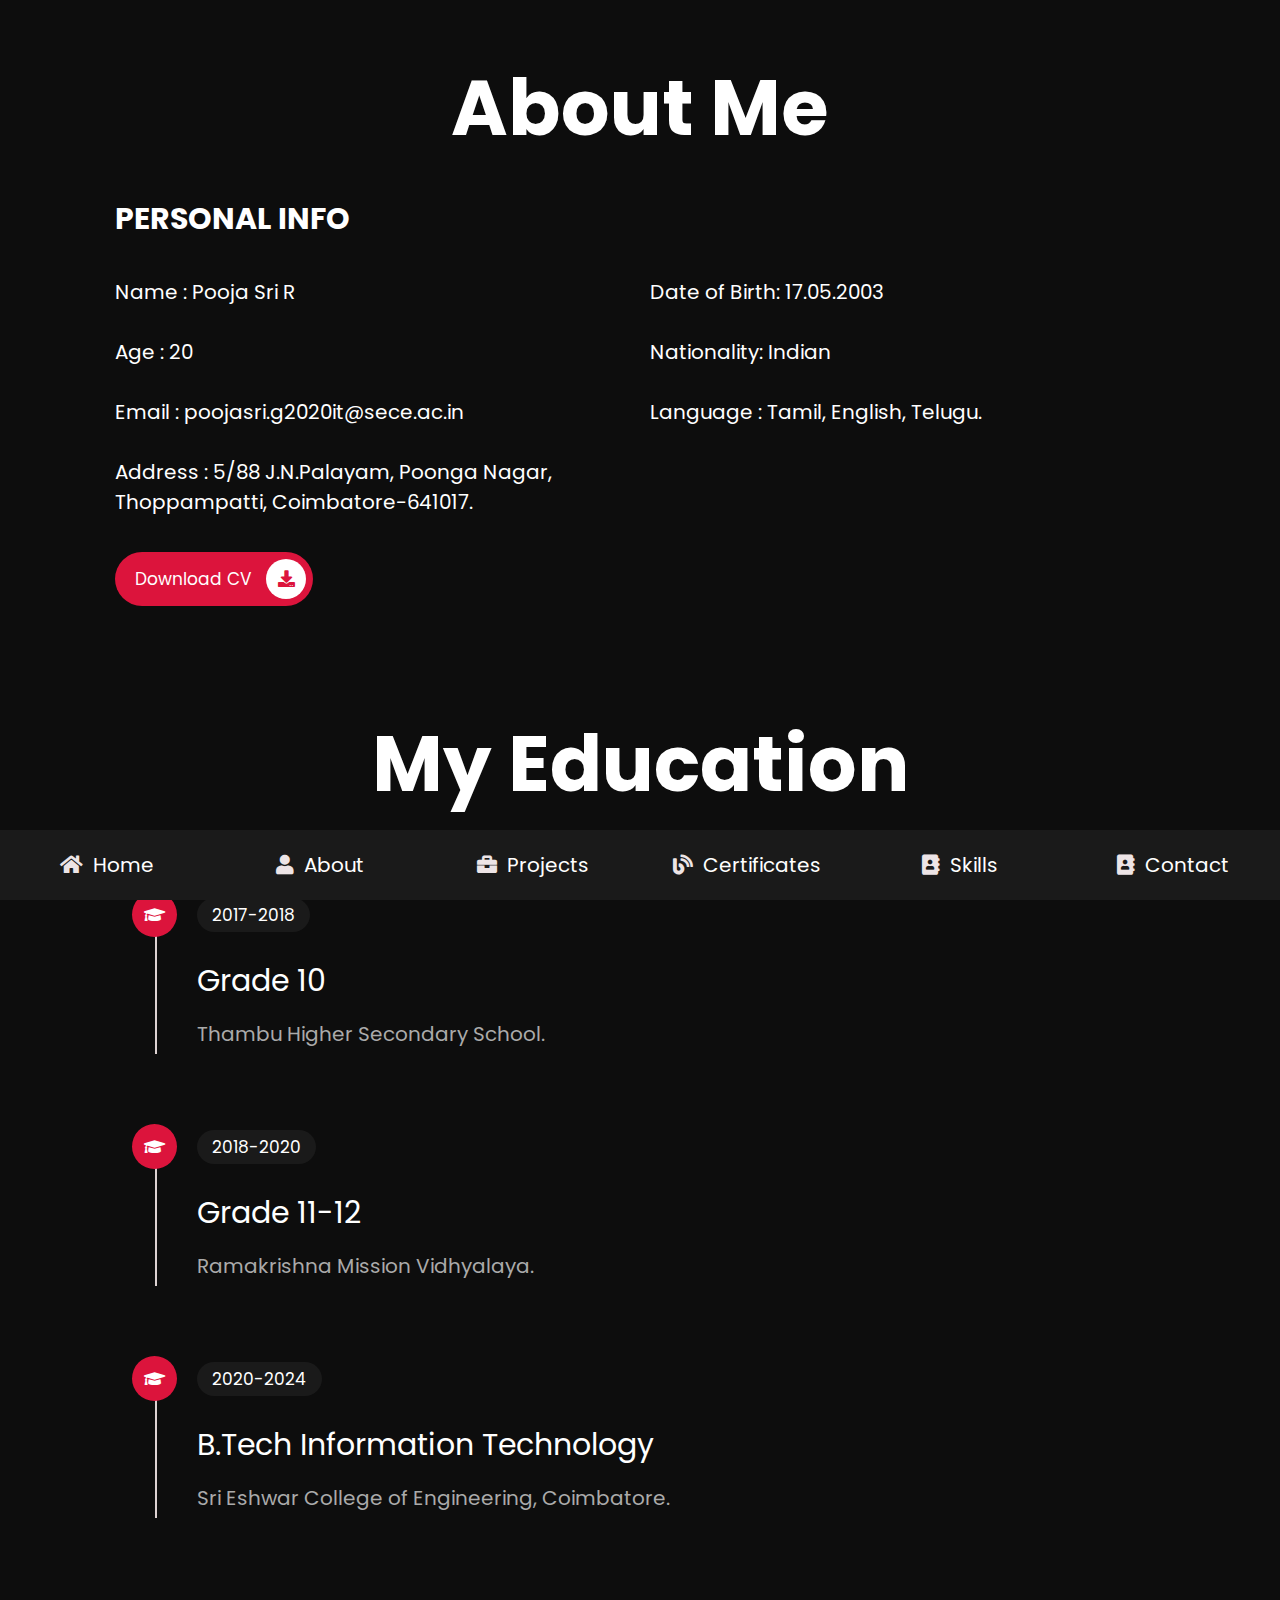
==== about.html @ cc79c0e6 "Add files via upload" ====
<!DOCTYPE html>
<html lang="en">
<head>
    <meta charset="UTF-8">
    <meta http-equiv="X-UA-Compatible" content="IE=edge">
    <meta name="viewport" content="width=device-width, initial-scale=1.0">
    <title>about</title>

    <!-- font awesome cdn link  -->
    <link rel="stylesheet" href="https://cdnjs.cloudflare.com/ajax/libs/font-awesome/5.15.4/css/all.min.css">

    <!-- custom css file link  -->
    <link rel="stylesheet" href="css/style.css">

</head>
<body>
    
<!-- navbar section starts  -->

<nav class="navbar">
    <a href="index.html"> <i class="fas fa-home"></i> <span>Home</span> </a>
    <a href="about.html"> <i class="fas fa-user"></i> <span>About</span> </a>
    <a href="portfolio.html"> <i class="fas fa-briefcase"></i> <span>Projects</span> </a>
    <a href="blogs.html"> <i class="fas fa-blog"></i> <span>Certificates</span> </a>
    <a href="Skills.html"> <i class="fas fa-address-book"></i> <span>Skills</span> </a>
    <a href="contact.html"> <i class="fas fa-address-book"></i> <span>Contact</span> </a>
</nav>

<!-- navbar section ends -->

<!-- about section starts  -->

<section class="about">

    <h1 class="heading"> About <span>Me</span> </h1>

    <div class="row">

        <div class="info-container">

            <h1>Personal Info</h1>

            <div class="box-container">

                <div class="box">
                    <h3> <span>Name : </span>Pooja Sri R</h3>
                    <h3> <span>Age : </span> 20 </h3>
                    <h3> <span>Email : </span>poojasri.g2020it@sece.ac.in</h3>
                    <h3> <span>Address : </span>5/88 J.N.Palayam, Poonga Nagar, Thoppampatti, Coimbatore-641017.</h3>
                </div>
    
                <div class="box">
                    <h3> <span>Date of Birth:</span> 17.05.2003 </h3>
                    <h3> <span>Nationality: </span> Indian</h3>
                    <h3> <span>Language : </span>Tamil, English, Telugu.</h3>
                </div>

            </div>

            <a href="https://drive.google.com/file/d/1zMQWrDLFuMv8lHa2i4M6MERnO7oS0A2r/view?usp=sharing" class="btn"> Download CV <i class="fas fa-download"></i> </a>

        </div>
    </div>

</section>

<!-- about section ends -->

<!-- education section starts  -->

<section class="education">

    <h1 class="heading"> <span>My</span> Education </h1>

    <div class="box-container">

        <div class="box">
            <i class="fas fa-graduation-cap"></i>
            <span>2017-2018</span>
            <h3>Grade 10</h3>
            <p>Thambu Higher Secondary School.</p>
        </div>

        <div class="box">
            <i class="fas fa-graduation-cap"></i>
            <span>2018-2020</span>
            <h3>Grade 11-12</h3>
            <p>Ramakrishna Mission Vidhyalaya.</p>
        </div>

        <div class="box">
            <i class="fas fa-graduation-cap"></i>
            <span>2020-2024</span>
            <h3>B.Tech Information Technology</h3>
            <p>Sri Eshwar College of Engineering, Coimbatore.</p>
        </div>

    </div>

</section>

<!-- education section ends -->

</body>
</html>
---- css/style.css ----
@import url("https://fonts.googleapis.com/css2?family=Poppins:wght@100;300;400;500;600;700&display=swap");
* {
  font-family: 'Poppins', sans-serif;
  margin: 0;
  padding: 0;
  -webkit-box-sizing: border-box;
          box-sizing: border-box;
  text-decoration: none;
  outline: none;
  border: none;
  /* text-transform: capitaliz; */
}

html {
  font-size: 62.5%;
  overflow-x: hidden;
}

html::-webkit-scrollbar {
  width: 1rem;
}

html::-webkit-scrollbar-track {
  background: #0d0d0d;
}

html::-webkit-scrollbar-thumb {
  background: crimson;
  border-radius: 5rem;
}

body {
  background: #0d0d0d;
  padding-bottom: 6.5rem;
}

section {
  padding: 5rem 9%;
}

.heading {
  text-align: center;
  font-size: 6vw;
  color: #fff;
  margin-bottom: 3rem;
  /* text-transform: uppercase; */
}

.heading span {
  /* text-transform: uppercase; */
  color: #fff;
}

.btn {
  display: inline-block;
  margin-top: 1rem;
  border-radius: 5rem;
  background: crimson;
  padding: .7rem;
  font-size: 1.7rem;
  color: #fff;
  padding-left: 2rem;
}

.btn i {
  height: 4rem;
  width: 4rem;
  line-height: 4rem;
  font-size: 1.7rem;
  text-align: center;
  background: #fff;
  color: crimson;
  border-radius: 50%;
  margin-left: 1rem;
  -webkit-transition: .2s linear;
  transition: .2s linear;
}

.btn:hover i {
  margin-left: 2rem;
}

.navbar {
  position: fixed;
  bottom: 0;
  left: 0;
  right: 0;
  display: -webkit-box;
  display: -ms-flexbox;
  display: flex;
  z-index: 1000;
  -webkit-box-align: end;
      -ms-flex-align: end;
          align-items: flex-end;
}

.navbar a {
  padding: 2rem;
  font-size: 2rem;
  background: #1a1a1a;
  -webkit-box-flex: 1;
      -ms-flex: 1;
          flex: 1;
  color: #fff;
  text-align: center;
  -webkit-transition: .2s linear;
  transition: .2s linear;
}

.navbar a i {
  color: rgb(237, 228, 230);
  padding-right: .5rem;
}

.navbar a:hover {
  background: rgb(229, 218, 220);
  padding-bottom: 6rem;
  color: #0d0d0d;
}

.navbar a:hover i {
  color: rgb(13, 11, 11);
}

.home {
  display: -webkit-box;
  display: -ms-flexbox;
  display: flex;
  -webkit-box-align: center;
      -ms-flex-align: center;
          align-items: center;
  -ms-flex-wrap: wrap;
      flex-wrap: wrap;
  gap: 4rem;
  min-height: calc(100vh - 6.5rem);
}

.home .image {
  -webkit-box-flex: 1;
      -ms-flex: 1 1 42rem;
          flex: 1 1 42rem;
  text-align: center;
}

.home .image img {
  height: 50rem;
  width: 50rem;
}

.home .content {
  -webkit-box-flex: 1;
      -ms-flex: 1 1 42rem;
          flex: 1 1 42rem;
}

.home .content h3 {
  color: #fff;
  font-size: 4rem;
  padding-bottom: .5rem;
}

.home .content span {
  font-size: 3rem;
  color: rgb(232, 223, 225);
  padding: .5rem 0;
  display: block;
}

.home .content p {
  font-size: 1.5rem;
  color: #aaa;
  padding: 1rem 0;
  line-height: 2;
}

.about .row {
  display: -webkit-box;
  display: -ms-flexbox;
  display: flex;
  -webkit-box-align: center;
      -ms-flex-align: center;
          align-items: center;
  -ms-flex-wrap: wrap;
      flex-wrap: wrap;
  gap: 2rem;
}

.about .row .info-container {
  -webkit-box-flex: 1;
      -ms-flex: 1 1 42rem;
          flex: 1 1 42rem;
}

.about .row .info-container h1 {
  font-size: 3rem;
  color: #fff;
  text-transform: uppercase;
  padding-bottom: 1rem;
}

.about .row .info-container .box-container {
  padding: 1rem 0;
  display: -webkit-box;
  display: -ms-flexbox;
  display: flex;
  -ms-flex-wrap: wrap;
      flex-wrap: wrap;
  gap: 2rem;
}

.about .row .info-container .box-container .box {
  -webkit-box-flex: 1;
      -ms-flex: 1 1 20rem;
          flex: 1 1 20rem;
}

.about .row .info-container .box-container .box h3 {
  font-size: 2rem;
  color: #fff;
  padding: 1.5rem 0;
  font-weight: normal;
}

.about .row .info-container .box-container .box h3 span {
  color: #fff;
}

.about .row .count-container {
  -webkit-box-flex: 1;
      -ms-flex: 1 1 42rem;
          flex: 1 1 42rem;
  display: -webkit-box;
  display: -ms-flexbox;
  display: flex;
  -ms-flex-wrap: wrap;
      flex-wrap: wrap;
  gap: 2rem;
}

.about .row .count-container .box {
  -webkit-box-flex: 1;
      -ms-flex: 1 1 20rem;
          flex: 1 1 20rem;
  padding: 3rem 4rem;
  border-radius: .5rem;
  background: #1a1a1a;
  -webkit-box-shadow: 0 0.5rem 1rem rgba(0, 0, 0, 0.7);
          box-shadow: 0 0.5rem 1rem rgba(0, 0, 0, 0.7);
}

.about .row .count-container .box h3 {
  font-size: 5rem;
  color: crimson;
}

.about .row .count-container .box p {
  font-size: 2rem;
  color: #aaa;
}

.skills .box-container {
  display: grid; 
  grid-template-columns: repeat(auto-fit, minmax(30rem, 1fr)); 
  gap: 5rem;
}

.skills .box-container .box {
  padding: 2rem;
  text-align: center;
  -webkit-box-shadow: 0 0.5rem 1rem rgba(0, 0, 0, 0.7);
          box-shadow: 0 0.5rem 1rem rgba(0, 0, 0, 0.7);
  border-radius: .5rem;
  background: #1a1a1a;
}

.skills .box-container .box:hover {
  background: #fff;
}

.skills .box-container .box:hover h3 {
  color: #0d0d0d;
}

.skills .box-container .box img {
  height: 7rem;
  margin-bottom: 1rem;
}

.skills .box-container .box h3 {
  color: #fff;
  font-size: 1.7rem;
  font-weight: normal;
  text-transform: uppercase;
}

.education .box-container{
  display: flex;
  flex-wrap: wrap;
  flex-flow: column;
  padding:1rem 0;
  padding-left: 3rem;
}

.education .box-container .box{
  width: 80rem;
  margin:4rem 1rem;
  padding-left: 4rem;
  border-left: .2rem solid rgb(221, 210, 210);
  position: relative;
}

.education .box-container .box i {
  height: 4.5rem;
  width: 4.5rem;
  line-height: 4.5rem;
  font-size: 1.7rem;
  border-radius: 50%;
  background: crimson;
  color: #fff;
  text-align: center;
  position: absolute;
  top: -1rem;
  left: -2.5rem;
}

.education .box-container .box span {
  font-size: 1.7rem;
  color: #fff;
  border-radius: 5rem;
  padding: .5rem 1.5rem;
  background: #1a1a1a;
}

.education .box-container .box h3 {
  font-size: 3rem;
  padding: 1rem 0;
  color: #fff;
  padding-top: 3rem;
  font-weight: normal;
}

.education .box-container .box p {
  font-size: 2rem;
  color: #aaa;
  line-height: 2;
}

.portfolio {
  text-align: center;
}

.portfolio .box-container {
  display: -ms-grid;
  display: grid;
  -ms-grid-columns: (minmax(31rem, 1fr))[auto-fit];
      grid-template-columns: repeat(auto-fit, minmax(31rem, 1fr));
  gap: 1.5rem;
  margin-bottom: 2rem;
  /* display: flex; */

}

.portfolio .box-container .box {
  height: 50rem;
  width: 60rem;
  overflow: hidden;
  position: relative;
}

.portfolio .box-container .box:hover .content {
  -webkit-transform: translateY(0%);
          transform: translateY(0%);
}

.portfolio .box-container .box img {
  height: 100%;
  width: 100%;
  -o-object-fit: cover;
     object-fit: cover;
}

.portfolio .box-container .box .content {
  position: absolute;
  top: 0;
  left: 0;
  height: 100%;
  width: 100%;
  background: #1a1a1a;
  display: -webkit-box;
  display: -ms-flexbox;
  display: flex;
  -webkit-box-orient: vertical;
  -webkit-box-direction: normal;
      -ms-flex-flow: column;
          flex-flow: column;
  -webkit-box-align: center;
      -ms-flex-align: center;
          align-items: center;
  -webkit-box-pack: center;
      -ms-flex-pack: center;
          justify-content: center;
  padding: 2rem;
  -webkit-transform: translateY(-100%);
          transform: translateY(-100%);
  -webkit-transition: .2s linear;
  transition: .2s linear;
}

.portfolio .box-container .box .content h3 {
  font-size: 2.5rem;
  color: #fff;
  text-transform: uppercase;
  font-weight: normal;
}

.portfolio .box-container .box .content p {
  padding: 1rem 0;
  font-size: 1.5rem;
  line-height: 2;
  color: #aaa;
}

.portfolio .box-container .box .content a {
  font-size: 2rem;
  color: crimson;
}

.portfolio .box-container .box .content a:hover {
  color: #fff;
}

.blogs .box-container {
  display: -ms-grid;
  display: grid;
  -ms-grid-columns: (minmax(31rem, 1fr))[auto-fit];
      grid-template-columns: repeat(auto-fit, minmax(31rem, 1fr));
  gap: 1.5rem;
}

.blogs .box-container .box {
  text-align: center;
  padding: 2rem;
  border-radius: .5rem;
  background: #1a1a1a;
  -webkit-box-shadow: 0 0.5rem 1rem rgba(0, 0, 0, 0.7);
          box-shadow: 0 0.5rem 1rem rgba(0, 0, 0, 0.7);
}

.blogs .box-container .box:hover .image img {
  -webkit-transform: scale(1.2);
          transform: scale(1.2);
}

.blogs .box-container .box .image {
  height: 25rem;
  width: 100%;
  border-radius: .5rem;
  overflow: hidden;
}

.blogs .box-container .box .image img {
  height: 100%;
  width: 100%;
  -o-object-fit: cover;
     object-fit: cover;
  -webkit-transition: .2s linear;
  transition: .2s linear;
}

.blogs .box-container .box .content .icons {
  position: relative;
  top: -1rem;
  border-radius: .5rem;
  padding: 1.5rem;
  display: inline-block;
  background: #0d0d0d;
}

.blogs .box-container .box .content .icons a {
  font-size: 1.4rem;
  margin: 0 1rem;
  color: #fff;
}

.blogs .box-container .box .content .icons a:hover {
  color: crimson;
}

.blogs .box-container .box .content .icons a i {
  padding-right: .5rem;
  color: crimson;
}

.blogs .box-container .box .content h3 {
  font-size: 2rem;
  color: #fff;
  font-weight: normal;
}

.blogs .box-container .box .content p {
  font-size: 1.5rem;
  color: #aaa;
  padding: 1rem 0;
  line-height: 2;
}

.contact .row {
  display: -webkit-box;
  display: -ms-flexbox;
  display: flex;
  -webkit-box-align: center;
      -ms-flex-align: center;
          align-items: center;
  -ms-flex-wrap: wrap;
      flex-wrap: wrap;
  gap: 2rem;
}

.contact .row .info-container {
  width: 40rem;
}

.contact .row .info-container h1 {
  font-size: 3rem;
  text-transform: uppercase;
  color: #fff;
  padding-bottom: 1rem;
}

.contact .row .info-container p {
  font-size: 1.5rem;
  line-height: 2;
  color: #aaa;
  padding: 1rem 0;
}

.contact .row .info-container .box-container {
  padding: 3rem 0;
}

.contact .row .info-container .box-container .box {
  display: flex;
  flex-flow: column;
  justify-content: center;
  gap: 2rem;
  padding: 2rem 0;
}

.contact .row .info-container .box-container .box i {
  font-size: 3rem;
  color: crimson;
}

.contact .row .info-container .box-container .box h3 {
  font-size: 2rem;
  color: #fff;
}

.contact .row .info-container .share a {
  font-size: 2rem;
  height: 4.5rem;
  width: 4.5rem;
  line-height: 4.5rem;
  border-radius: 50%;
  background: #1a1a1a;
  color: #fff;
  text-align: center;
  margin-right: .3rem;
}

.contact .row .info-container .share a:hover {
  background: crimson;
}

@media (max-width: 1200px) {
  html {
    font-size: 55%;
  }
  section {
    padding: 3rem 2rem;
  }
}

@media (max-width: 768px) {
  .heading {
    font-size: 12vw;
  }
  .navbar a i {
    padding: 0;
  }
  .navbar a span {
    display: none;
  }
  .navbar a:hover {
    padding-bottom: 2rem;
  }
  .home {
    text-align: center;
    gap: 2rem;
  }
  .home .image img {
    height: 30rem;
    width: 30rem;
  }
  .home .content h3 {
    font-size: 3rem;
  }
  .home .content span {
    font-size: 2.5rem;
  }
  .contact .row form .inputBox input {
    width: 100%;
    margin-bottom: 1rem;
  }
}

@media (max-width: 450px) {
  html {
    font-size: 50%;
  }
}
/*# sourceMappingURL=style.css.map */
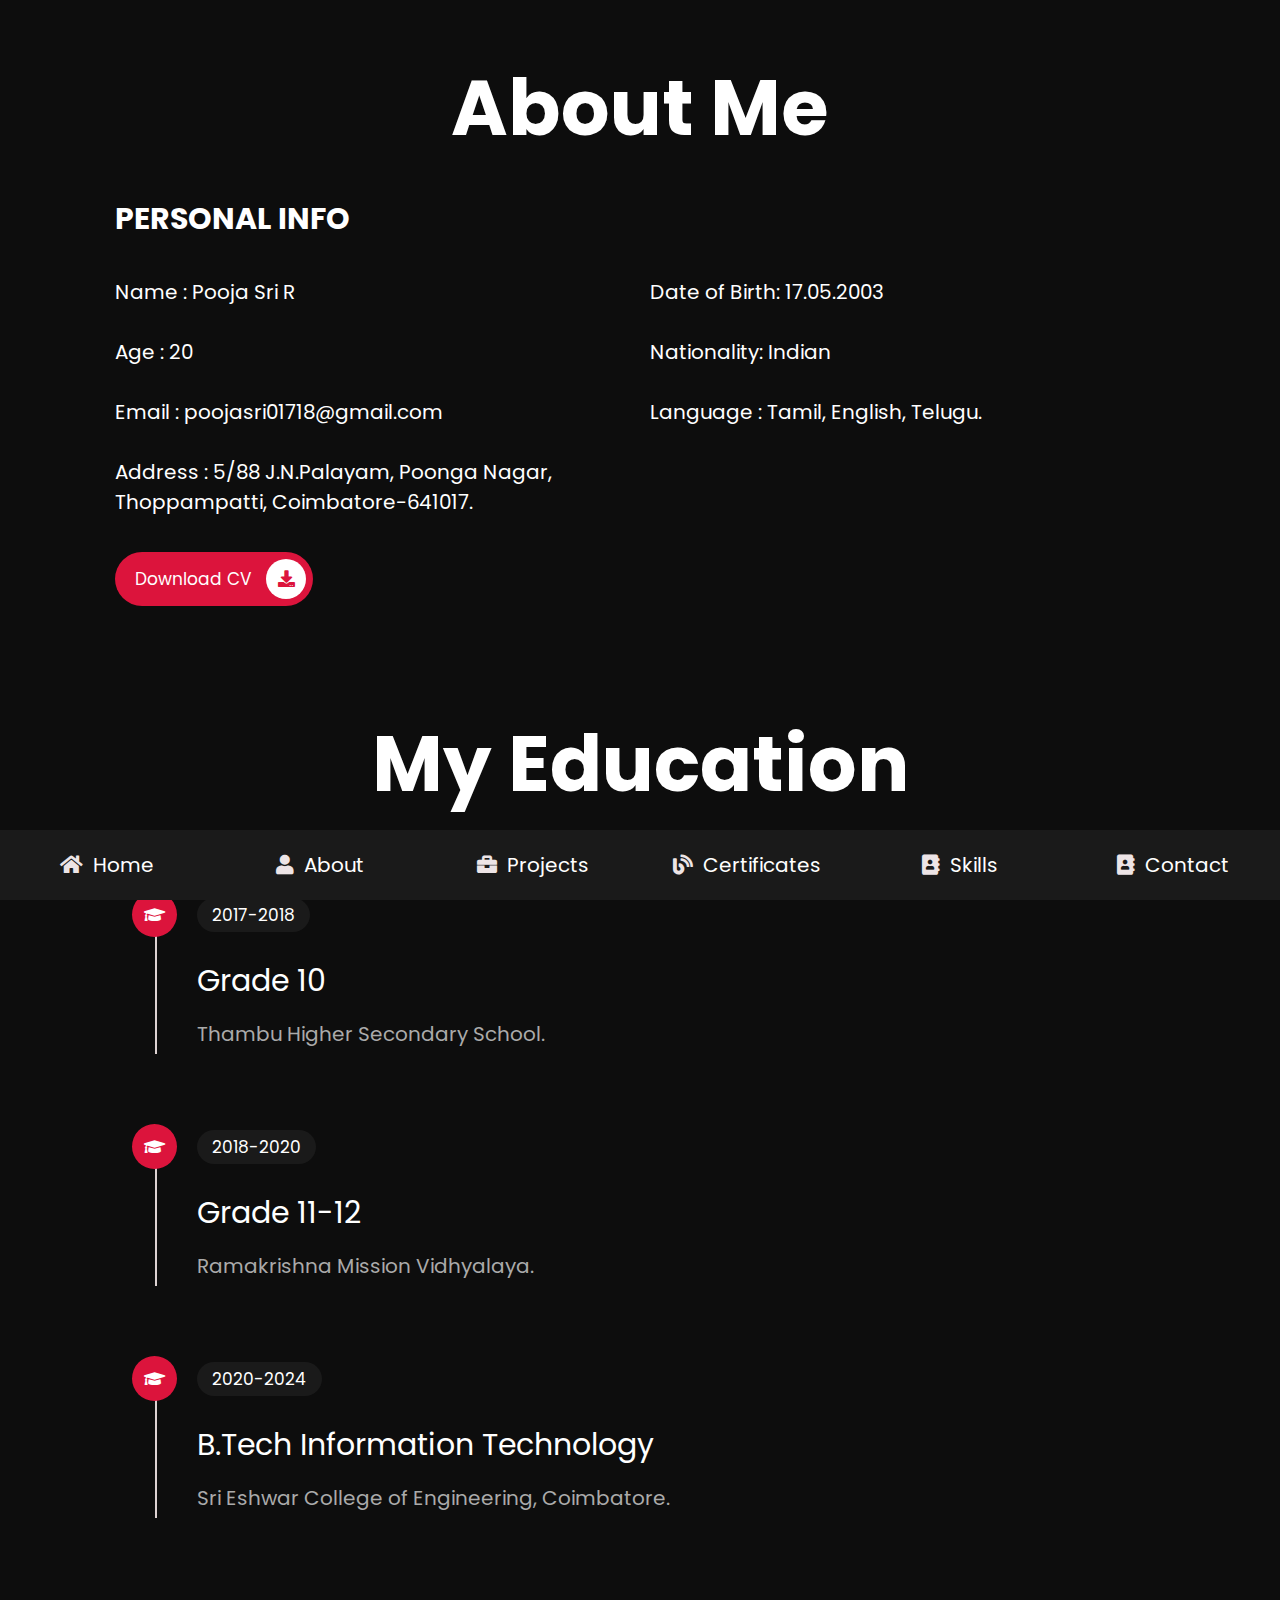
==== commit a63b4924: "Update about.html" ====
--- a/about.html
+++ b/about.html
@@ -45,7 +45,7 @@
                 <div class="box">
                     <h3> <span>Name : </span>Pooja Sri R</h3>
                     <h3> <span>Age : </span> 20 </h3>
-                    <h3> <span>Email : </span>poojasri.g2020it@sece.ac.in</h3>
+                    <h3> <span>Email : </span>poojasri01718@gmail.com</h3>
                     <h3> <span>Address : </span>5/88 J.N.Palayam, Poonga Nagar, Thoppampatti, Coimbatore-641017.</h3>
                 </div>
     
